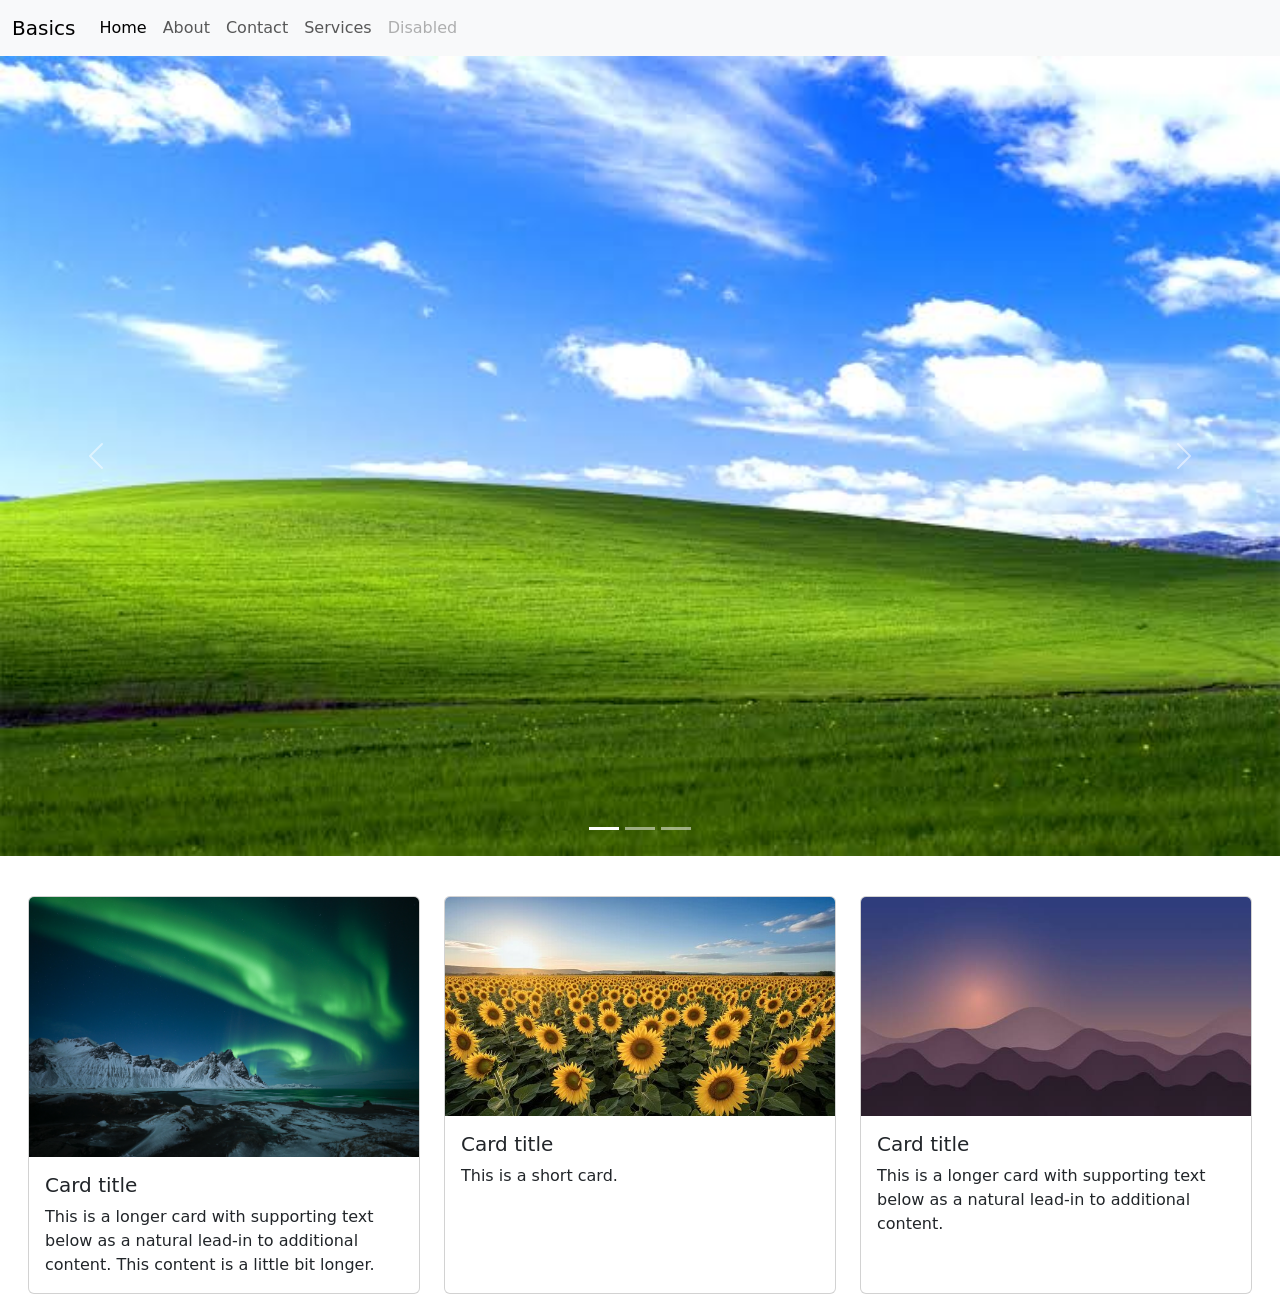
==== index.html @ e28c4750 "First commit" ====
<!doctype html>
<html lang="en">
  <head>
    <!-- Required meta tags -->
    <meta charset="utf-8">
    <meta name="viewport" content="width=device-width, initial-scale=1">

    <!-- Bootstrap CSS -->
    <link href="https://cdn.jsdelivr.net/npm/bootstrap@5.0.2/dist/css/bootstrap.min.css" rel="stylesheet" integrity="sha384-EVSTQN3/azprG1Anm3QDgpJLIm9Nao0Yz1ztcQTwFspd3yD65VohhpuuCOmLASjC" crossorigin="anonymous">

    <title>Bootstrap basics</title>
  </head>
  <body>
    <nav class="navbar navbar-expand-lg navbar-light bg-light">
  <div class="container-fluid">
    <a class="navbar-brand" href="#">Basics</a>
    <button class="navbar-toggler" type="button" data-bs-toggle="collapse" data-bs-target="#navbarNav" aria-controls="navbarNav" aria-expanded="false" aria-label="Toggle navigation">
      <span class="navbar-toggler-icon"></span>
    </button>
    <div class="collapse navbar-collapse" id="navbarNav">
      <ul class="navbar-nav">
        <li class="nav-item">
          <a class="nav-link active" aria-current="page" href="#">Home</a>
        </li>
        <li class="nav-item">
          <a class="nav-link" href="#">About</a>
        </li>
       
         <li class="nav-item">
          <a class="nav-link" href="#">Contact</a>
        </li>
        <li class="nav-item">
          <a class="nav-link" href="#">Services</a>
        </li>
        <li class="nav-item">
          <a class="nav-link disabled" href="#" tabindex="-1" aria-disabled="true">Disabled</a>
        </li>
      </ul>
    </div>
  </div>
</nav>

<div id="carouselExampleIndicators" class="carousel slide" data-bs-ride="carousel">
  <div class="carousel-indicators">
    <button type="button" data-bs-target="#carouselExampleIndicators" data-bs-slide-to="0" class="active" aria-current="true" aria-label="Slide 1"></button>
    <button type="button" data-bs-target="#carouselExampleIndicators" data-bs-slide-to="1" aria-label="Slide 2"></button>
    <button type="button" data-bs-target="#carouselExampleIndicators" data-bs-slide-to="2" aria-label="Slide 3"></button>
  </div>
  <div class="carousel-inner">
    <div class="carousel-item active">
      <img src="img1.jpg" class="d-block w-100 h-70" alt="...">
    </div>
    <div class="carousel-item">
      <img src="img2.jpg" class="d-block w-100 h-70" alt="...">
    </div>
    <div class="carousel-item">
      <img src="img3.jpg" class="d-block w-100 h-70" alt="...">
    </div>
  </div>
  <button class="carousel-control-prev" type="button" data-bs-target="#carouselExampleIndicators" data-bs-slide="prev">
    <span class="carousel-control-prev-icon" aria-hidden="true"></span>
    <span class="visually-hidden">Previous</span>
  </button>
  <button class="carousel-control-next" type="button" data-bs-target="#carouselExampleIndicators" data-bs-slide="next">
    <span class="carousel-control-next-icon" aria-hidden="true"></span>
    <span class="visually-hidden">Next</span>
  </button>
</div>
<p>
<div class="row row-cols-1 row-cols-md-3 g-4 m-3">
  <div class="col">
    <div class="card h-100">
      <img src="card1.jpg" class="card-img-top" alt="...">
      <div class="card-body">
        <h5 class="card-title">Card title</h5>
        <p class="card-text">This is a longer card with supporting text below as a natural lead-in to additional content. This content is a little bit longer.</p>
      </div>
    </div>
  </div>
  <div class="col">
    <div class="card h-100">
      <img src="card2.jpg" class="card-img-top" alt="...">
      <div class="card-body">
        <h5 class="card-title">Card title</h5>
        <p class="card-text">This is a short card.</p>
      </div>
    </div>
  </div>
  <div class="col">
    <div class="card h-100">
      <img src="card3.jpg" class="card-img-top" alt="...">
      <div class="card-body">
        <h5 class="card-title">Card title</h5>
        <p class="card-text">This is a longer card with supporting text below as a natural lead-in to additional content.</p>
      </div>
    </div>
  </div>
  
</div>
</p>



    <!-- Optional JavaScript; choose one of the two! -->

    <!-- Option 1: Bootstrap Bundle with Popper -->
    <script src="https://cdn.jsdelivr.net/npm/bootstrap@5.0.2/dist/js/bootstrap.bundle.min.js" integrity="sha384-MrcW6ZMFYlzcLA8Nl+NtUVF0sA7MsXsP1UyJoMp4YLEuNSfAP+JcXn/tWtIaxVXM" crossorigin="anonymous"></script>

    <!-- Option 2: Separate Popper and Bootstrap JS -->
    <!--
    <script src="https://cdn.jsdelivr.net/npm/@popperjs/core@2.9.2/dist/umd/popper.min.js" integrity="sha384-IQsoLXl5PILFhosVNubq5LC7Qb9DXgDA9i+tQ8Zj3iwWAwPtgFTxbJ8NT4GN1R8p" crossorigin="anonymous"></script>
    <script src="https://cdn.jsdelivr.net/npm/bootstrap@5.0.2/dist/js/bootstrap.min.js" integrity="sha384-cVKIPhGWiC2Al4u+LWgxfKTRIcfu0JTxR+EQDz/bgldoEyl4H0zUF0QKbrJ0EcQF" crossorigin="anonymous"></script>
    -->
  </body>
</html>
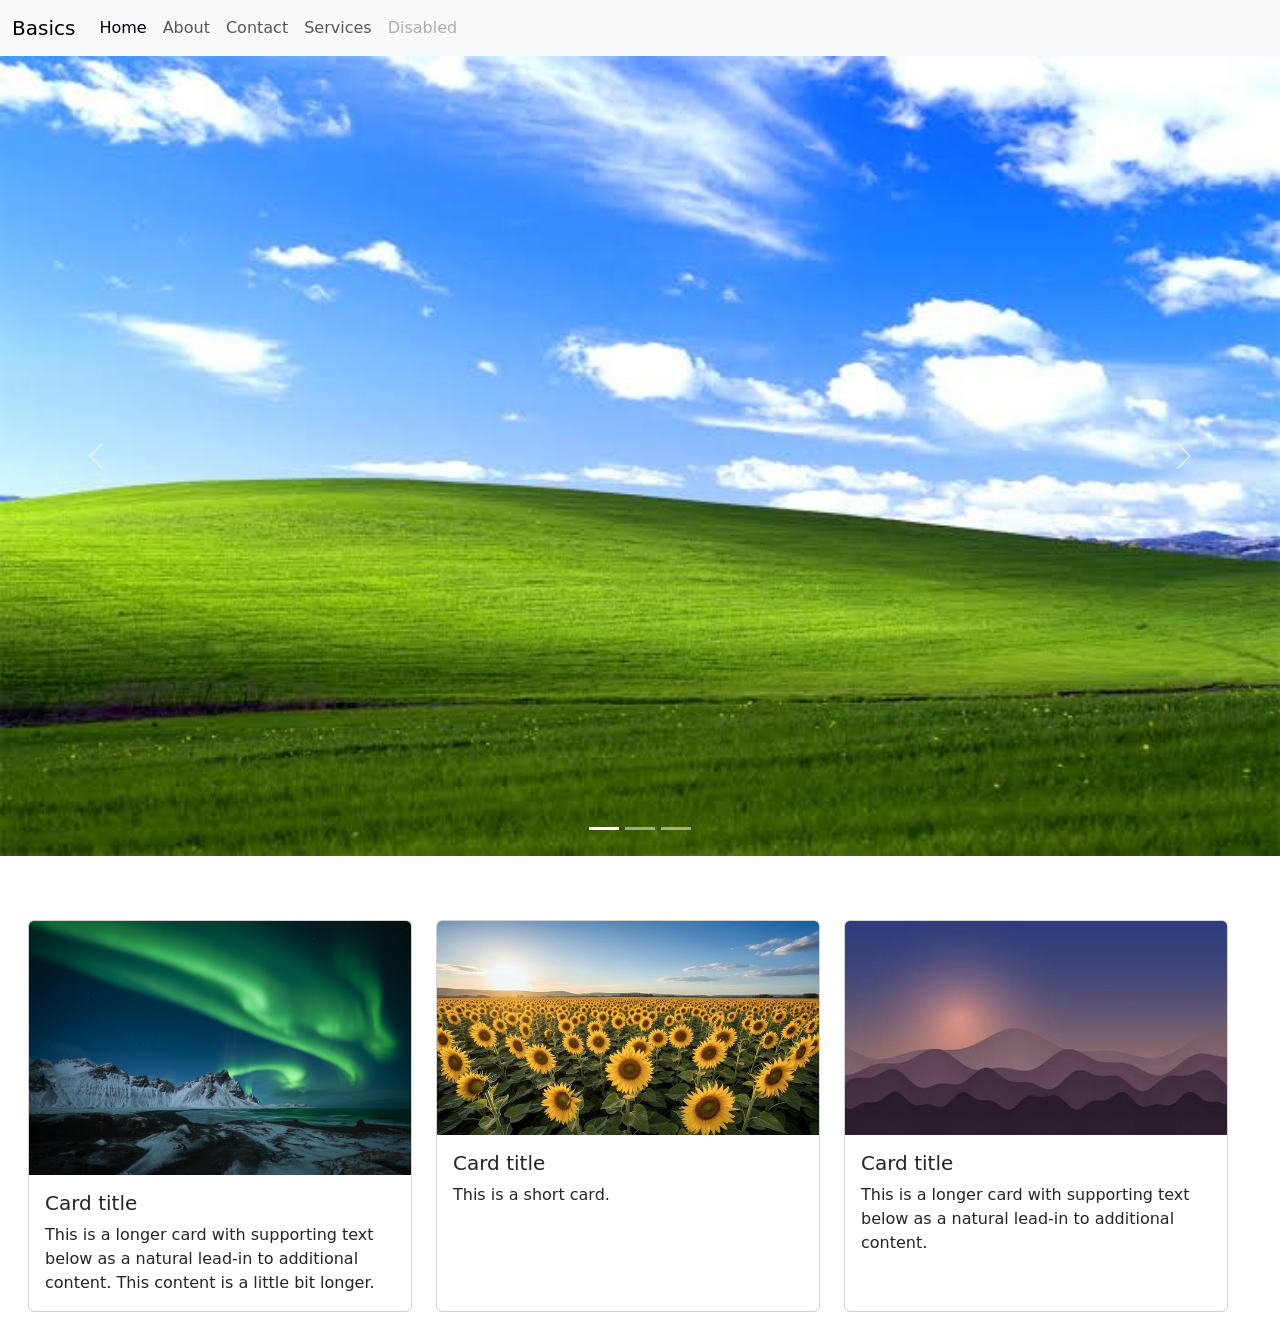
==== commit 4c219e32: "Fixed card div class" ====
--- a/index.html
+++ b/index.html
@@ -40,7 +40,7 @@
   </div>
 </nav>
 
-<div id="carouselExampleIndicators" class="carousel slide" data-bs-ride="carousel">
+<div id="carouselExampleIndicators" class="carousel slide" data-bs-ride="carousel"git >
   <div class="carousel-indicators">
     <button type="button" data-bs-target="#carouselExampleIndicators" data-bs-slide-to="0" class="active" aria-current="true" aria-label="Slide 1"></button>
     <button type="button" data-bs-target="#carouselExampleIndicators" data-bs-slide-to="1" aria-label="Slide 2"></button>
@@ -66,8 +66,8 @@
     <span class="visually-hidden">Next</span>
   </button>
 </div>
-<p>
-<div class="row row-cols-1 row-cols-md-3 g-4 m-3">
+<div class="row m-3">
+<div class="row row-cols-1 row-cols-md-3 g-4">
   <div class="col">
     <div class="card h-100">
       <img src="card1.jpg" class="card-img-top" alt="...">
@@ -97,7 +97,7 @@
   </div>
   
 </div>
-</p>
+</div>
 
 
 
